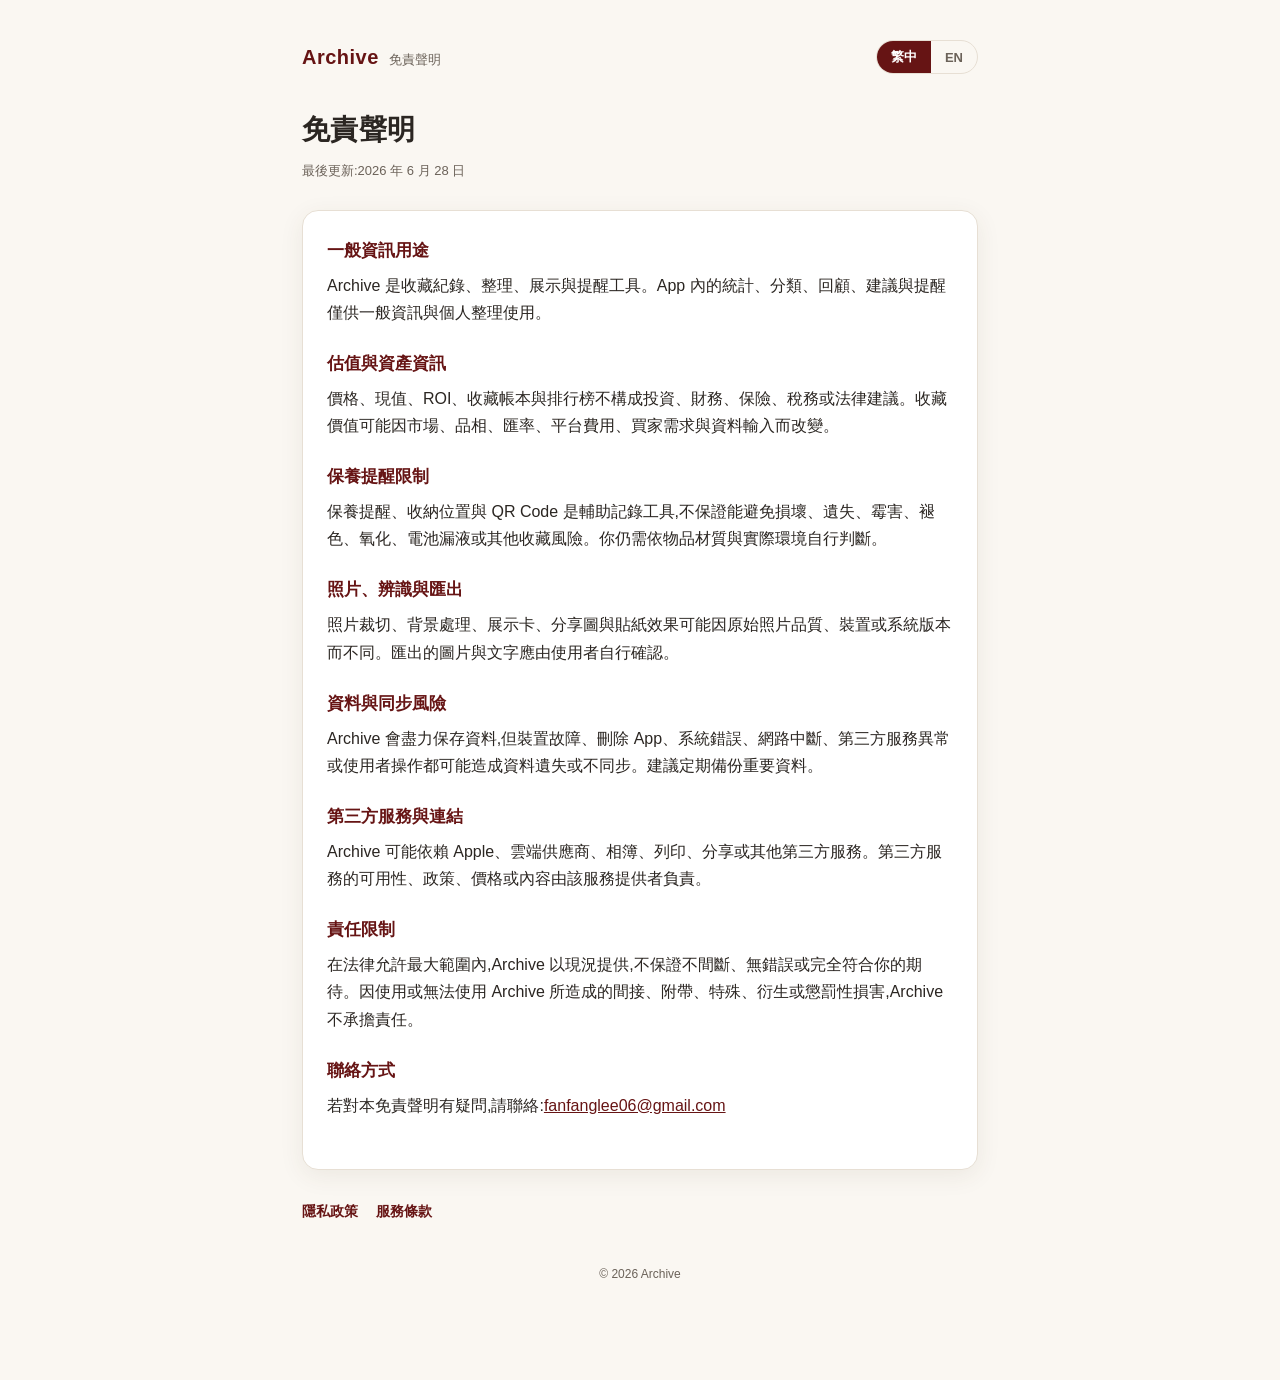
==== disclaimer.html @ 0e64f041 "Add files via upload" ====
<!DOCTYPE html>
<html lang="zh-Hant" data-lang="zh">
<head>
<meta charset="utf-8">
<meta name="viewport" content="width=device-width, initial-scale=1">
<title>Archive — 免責聲明 Disclaimer</title>
<link rel="stylesheet" href="assets/legal.css">
</head>
<body>
<div class="wrap">
  <div class="topbar">
    <div class="brand"><a href="index.html">Archive</a><span class="zh">免責聲明</span><span class="en">Disclaimer</span></div>
    <div class="lang">
      <button data-lang="zh">繁中</button>
      <button data-lang="en">EN</button>
    </div>
  </div>

  <h1><span class="zh">免責聲明</span><span class="en">Disclaimer</span></h1>
  <p class="updated"><span class="zh">最後更新:2026 年 6 月 28 日</span><span class="en">Last updated: June 28, 2026</span></p>

  <div class="card">
    <section>
      <h2><span class="zh">一般資訊用途</span><span class="en">General Information Only</span></h2>
      <p><span class="zh">Archive 是收藏紀錄、整理、展示與提醒工具。App 內的統計、分類、回顧、建議與提醒僅供一般資訊與個人整理使用。</span><span class="en">Archive is a tool for collection records, organization, display, and reminders. Statistics, categories, recaps, suggestions, and reminders are for general information and personal organization only.</span></p>
    </section>
    <section>
      <h2><span class="zh">估值與資產資訊</span><span class="en">Valuation and Asset Information</span></h2>
      <p><span class="zh">價格、現值、ROI、收藏帳本與排行榜不構成投資、財務、保險、稅務或法律建議。收藏價值可能因市場、品相、匯率、平台費用、買家需求與資料輸入而改變。</span><span class="en">Prices, current values, ROI, asset dashboards, and rankings are not investment, financial, insurance, tax, or legal advice. Collection values may change based on market conditions, condition, exchange rates, platform fees, buyer demand, and user-entered data.</span></p>
    </section>
    <section>
      <h2><span class="zh">保養提醒限制</span><span class="en">Maintenance Reminder Limits</span></h2>
      <p><span class="zh">保養提醒、收納位置與 QR Code 是輔助記錄工具,不保證能避免損壞、遺失、霉害、褪色、氧化、電池漏液或其他收藏風險。你仍需依物品材質與實際環境自行判斷。</span><span class="en">Maintenance reminders, storage locations, and QR codes are record-keeping aids. They do not guarantee prevention of damage, loss, mold, fading, oxidation, battery leakage, or other collection risks. You remain responsible for decisions based on each item's material and environment.</span></p>
    </section>
    <section>
      <h2><span class="zh">照片、辨識與匯出</span><span class="en">Photos, Processing, and Exports</span></h2>
      <p><span class="zh">照片裁切、背景處理、展示卡、分享圖與貼紙效果可能因原始照片品質、裝置或系統版本而不同。匯出的圖片與文字應由使用者自行確認。</span><span class="en">Photo cropping, background processing, display cards, share images, and sticker effects may vary based on original photo quality, device, or system version. Users should review exported images and text before sharing.</span></p>
    </section>
    <section>
      <h2><span class="zh">資料與同步風險</span><span class="en">Data and Sync Risks</span></h2>
      <p><span class="zh">Archive 會盡力保存資料,但裝置故障、刪除 App、系統錯誤、網路中斷、第三方服務異常或使用者操作都可能造成資料遺失或不同步。建議定期備份重要資料。</span><span class="en">Archive works to preserve data, but device failure, app deletion, system errors, network interruption, third-party service issues, or user actions may cause data loss or sync differences. Regular backups are recommended for important records.</span></p>
    </section>
    <section>
      <h2><span class="zh">第三方服務與連結</span><span class="en">Third-Party Services and Links</span></h2>
      <p><span class="zh">Archive 可能依賴 Apple、雲端供應商、相簿、列印、分享或其他第三方服務。第三方服務的可用性、政策、價格或內容由該服務提供者負責。</span><span class="en">Archive may depend on Apple, cloud providers, photo library, printing, sharing, or other third-party services. Availability, policies, pricing, and content of third-party services are controlled by those providers.</span></p>
    </section>
    <section>
      <h2><span class="zh">責任限制</span><span class="en">Limitation of Liability</span></h2>
      <p><span class="zh">在法律允許最大範圍內,Archive 以現況提供,不保證不間斷、無錯誤或完全符合你的期待。因使用或無法使用 Archive 所造成的間接、附帶、特殊、衍生或懲罰性損害,Archive 不承擔責任。</span><span class="en">To the maximum extent permitted by law, Archive is provided as is and as available. Archive does not guarantee uninterrupted, error-free, or expectation-matching operation. Archive is not liable for indirect, incidental, special, consequential, or punitive damages arising from use or inability to use Archive.</span></p>
    </section>
    <section>
      <h2><span class="zh">聯絡方式</span><span class="en">Contact</span></h2>
      <p><span class="zh">若對本免責聲明有疑問,請聯絡:<a href="mailto:fanfanglee06@gmail.com">fanfanglee06@gmail.com</a></span><span class="en">For questions about this Disclaimer, contact: <a href="mailto:fanfanglee06@gmail.com">fanfanglee06@gmail.com</a></span></p>
    </section>
  </div>

  <div class="nav">
    <a href="privacy.html"><span class="zh">隱私政策</span><span class="en">Privacy Policy</span></a>
    <a href="terms.html"><span class="zh">服務條款</span><span class="en">Terms of Service</span></a>
  </div>
  <footer>© 2026 Archive</footer>
</div>
<script src="assets/legal.js"></script>
</body>
</html>
---- assets/legal.css ----
:root {
  --bg: #faf7f2;
  --surface: #ffffff;
  --text: #2b2622;
  --text-secondary: #6b6259;
  --accent: #661414;
  --border: #e7dfd4;
  --shadow: rgba(80, 60, 40, 0.08);
}
@media (prefers-color-scheme: dark) {
  :root {
    --bg: #17140f;
    --surface: #211d17;
    --text: #ece5da;
    --text-secondary: #a89f92;
    --accent: #e8a0a0;
    --border: #332d24;
    --shadow: rgba(0, 0, 0, 0.4);
  }
}
* { box-sizing: border-box; }
html { -webkit-text-size-adjust: 100%; }
body {
  margin: 0;
  font-family: -apple-system, BlinkMacSystemFont, "Segoe UI", "PingFang TC",
    "Hiragino Sans", "Microsoft JhengHei", Roboto, Helvetica, Arial, sans-serif;
  background: var(--bg);
  color: var(--text);
  line-height: 1.7;
  -webkit-font-smoothing: antialiased;
}
.wrap { max-width: 720px; margin: 0 auto; padding: 40px 22px 96px; }
.topbar {
  display: flex; align-items: center; justify-content: space-between;
  gap: 12px; margin-bottom: 32px; flex-wrap: wrap;
}
.brand { display: flex; align-items: baseline; gap: 10px; }
.brand a { text-decoration: none; color: var(--accent); font-weight: 700; font-size: 20px; letter-spacing: 0.5px; }
.brand span { color: var(--text-secondary); font-size: 13px; }
.lang { display: inline-flex; border: 1px solid var(--border); border-radius: 999px; overflow: hidden; }
.lang button {
  border: 0; background: transparent; color: var(--text-secondary);
  padding: 7px 14px; font-size: 13px; cursor: pointer; font-weight: 600;
}
.lang button[aria-pressed="true"] { background: var(--accent); color: #fff; }
h1 { font-size: 28px; margin: 0 0 6px; letter-spacing: 0.3px; }
.updated { color: var(--text-secondary); font-size: 13px; margin: 0 0 28px; }
section { margin-bottom: 24px; }
h2 { font-size: 17px; margin: 0 0 6px; color: var(--accent); }
h2 a { color: var(--accent); text-decoration: none; }
h2 a:hover { text-decoration: underline; }
p { margin: 0; color: var(--text); }
.card a { color: var(--accent); }
.card {
  background: var(--surface); border: 1px solid var(--border);
  border-radius: 16px; padding: 26px 24px; box-shadow: 0 6px 24px var(--shadow);
}
footer { margin-top: 40px; color: var(--text-secondary); font-size: 12px; text-align: center; }
footer a { color: var(--accent); }
.nav { margin-top: 30px; display: flex; gap: 18px; flex-wrap: wrap; }
.nav a { color: var(--accent); text-decoration: none; font-size: 14px; font-weight: 600; }
[data-lang="en"] .zh, [data-lang="zh"] .en { display: none; }
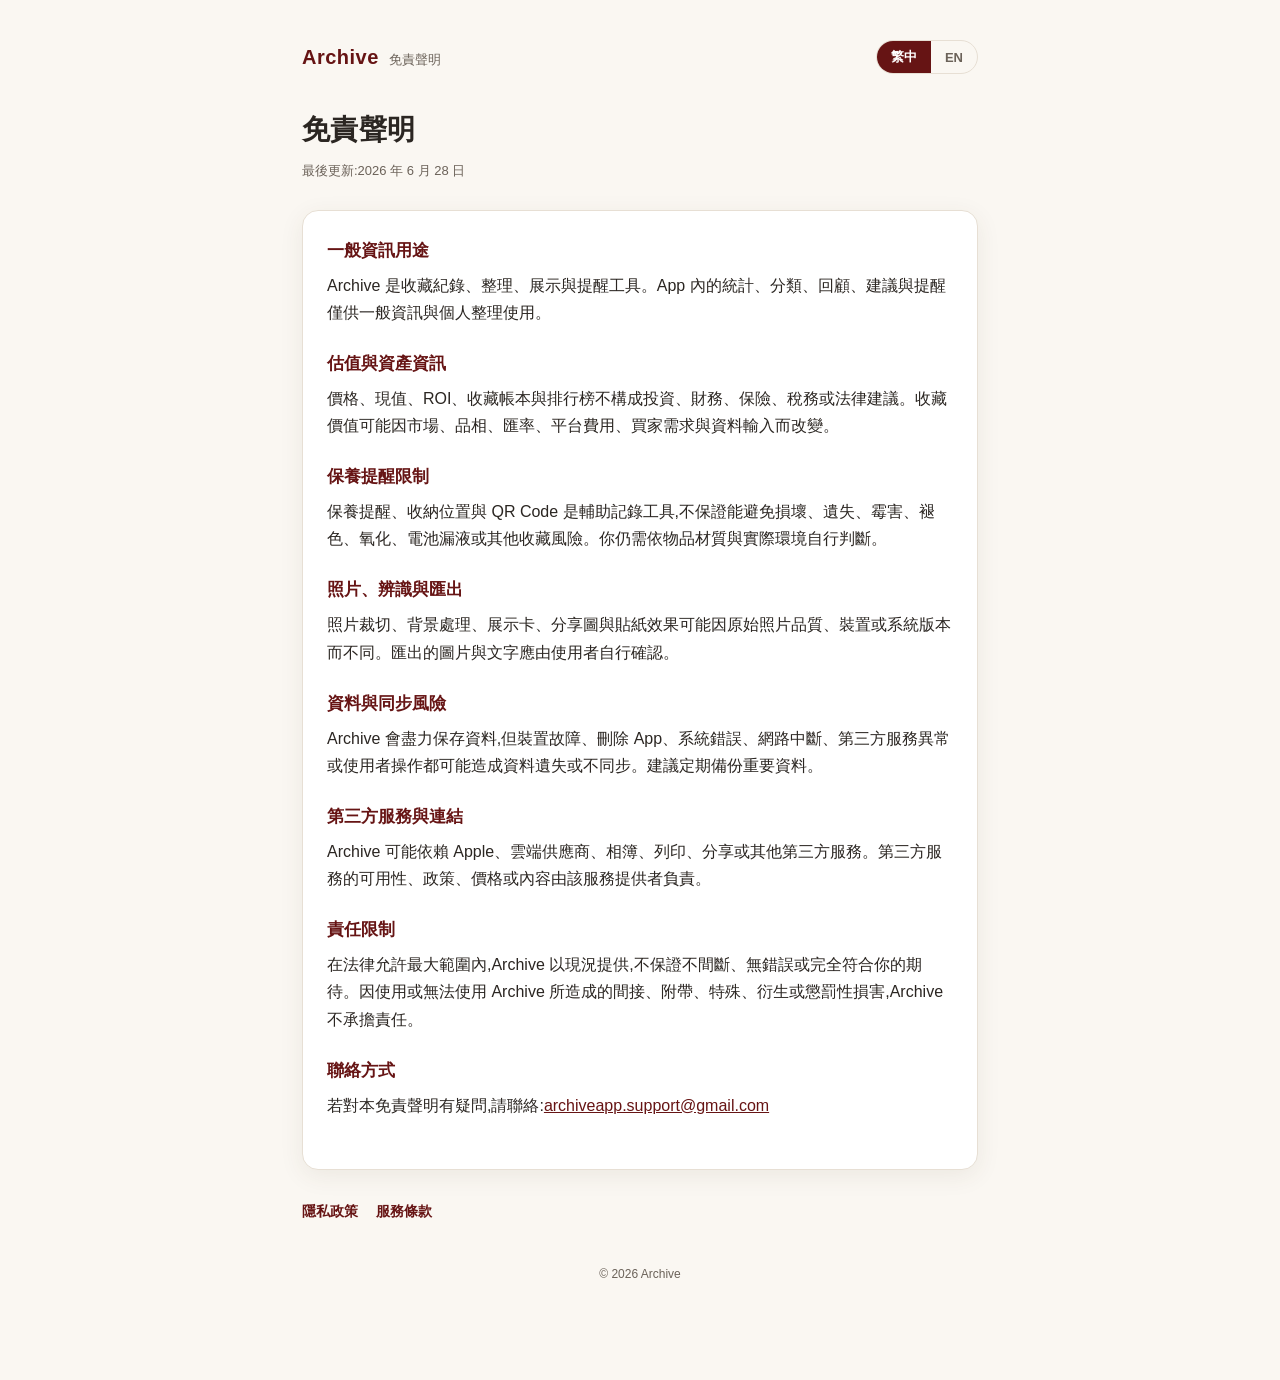
==== commit 7981f88e: "Add files via upload" ====
--- a/disclaimer.html
+++ b/disclaimer.html
@@ -50,7 +50,7 @@
     </section>
     <section>
       <h2><span class="zh">聯絡方式</span><span class="en">Contact</span></h2>
-      <p><span class="zh">若對本免責聲明有疑問,請聯絡:<a href="mailto:fanfanglee06@gmail.com">fanfanglee06@gmail.com</a></span><span class="en">For questions about this Disclaimer, contact: <a href="mailto:fanfanglee06@gmail.com">fanfanglee06@gmail.com</a></span></p>
+      <p><span class="zh">若對本免責聲明有疑問,請聯絡:<a href="mailto:archiveapp.support@gmail.com">archiveapp.support@gmail.com</a></span><span class="en">For questions about this Disclaimer, contact: <a href="mailto:archiveapp.support@gmail.com">archiveapp.support@gmail.com</a></span></p>
     </section>
   </div>
 
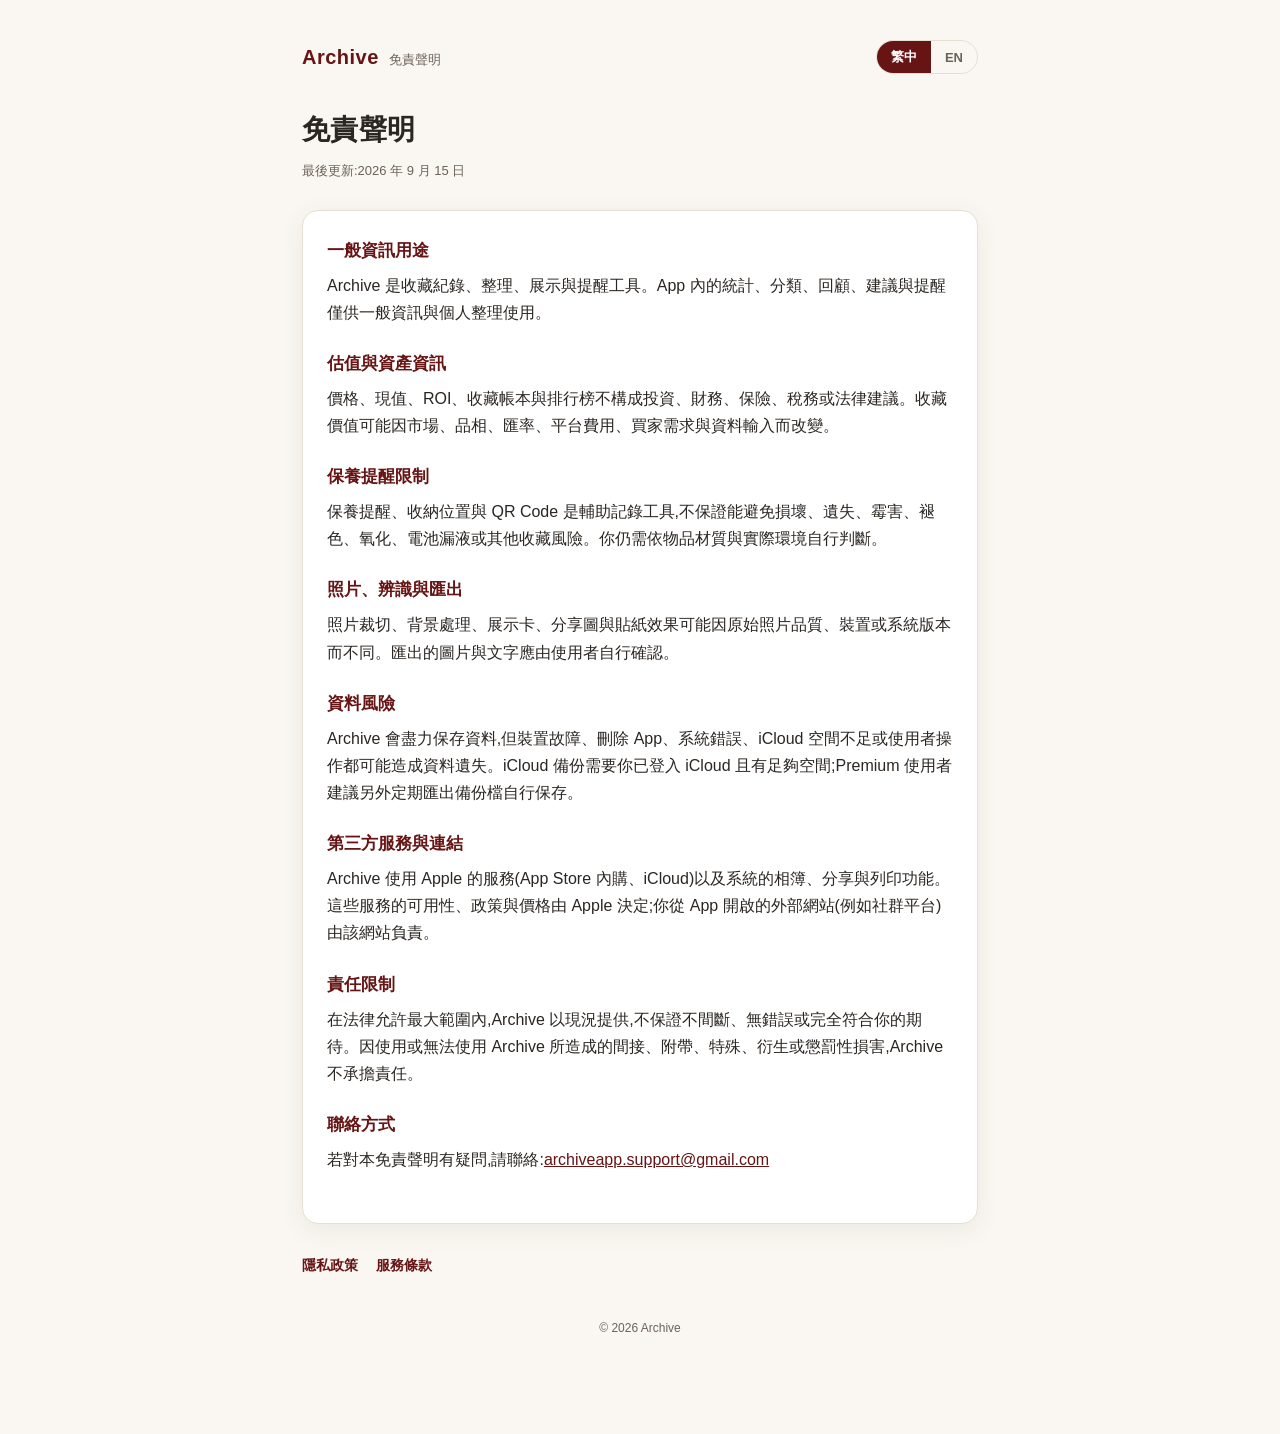
==== commit 93eb11c0: "Add files via upload" ====
--- a/disclaimer.html
+++ b/disclaimer.html
@@ -17,7 +17,7 @@
   </div>
 
   <h1><span class="zh">免責聲明</span><span class="en">Disclaimer</span></h1>
-  <p class="updated"><span class="zh">最後更新:2026 年 6 月 28 日</span><span class="en">Last updated: June 28, 2026</span></p>
+  <p class="updated"><span class="zh">最後更新:2026 年 9 月 15 日</span><span class="en">Last updated: September 15, 2026</span></p>
 
   <div class="card">
     <section>
@@ -37,12 +37,12 @@
       <p><span class="zh">照片裁切、背景處理、展示卡、分享圖與貼紙效果可能因原始照片品質、裝置或系統版本而不同。匯出的圖片與文字應由使用者自行確認。</span><span class="en">Photo cropping, background processing, display cards, share images, and sticker effects may vary based on original photo quality, device, or system version. Users should review exported images and text before sharing.</span></p>
     </section>
     <section>
-      <h2><span class="zh">資料與同步風險</span><span class="en">Data and Sync Risks</span></h2>
-      <p><span class="zh">Archive 會盡力保存資料,但裝置故障、刪除 App、系統錯誤、網路中斷、第三方服務異常或使用者操作都可能造成資料遺失或不同步。建議定期備份重要資料。</span><span class="en">Archive works to preserve data, but device failure, app deletion, system errors, network interruption, third-party service issues, or user actions may cause data loss or sync differences. Regular backups are recommended for important records.</span></p>
+      <h2><span class="zh">資料風險</span><span class="en">Data Risks</span></h2>
+      <p><span class="zh">Archive 會盡力保存資料,但裝置故障、刪除 App、系統錯誤、iCloud 空間不足或使用者操作都可能造成資料遺失。iCloud 備份需要你已登入 iCloud 且有足夠空間;Premium 使用者建議另外定期匯出備份檔自行保存。</span><span class="en">Archive works to preserve data, but device failure, app deletion, system errors, insufficient iCloud storage, or user actions may cause data loss. iCloud backup requires being signed in to iCloud with enough space; Premium users are encouraged to also export a backup file regularly.</span></p>
     </section>
     <section>
       <h2><span class="zh">第三方服務與連結</span><span class="en">Third-Party Services and Links</span></h2>
-      <p><span class="zh">Archive 可能依賴 Apple、雲端供應商、相簿、列印、分享或其他第三方服務。第三方服務的可用性、政策、價格或內容由該服務提供者負責。</span><span class="en">Archive may depend on Apple, cloud providers, photo library, printing, sharing, or other third-party services. Availability, policies, pricing, and content of third-party services are controlled by those providers.</span></p>
+      <p><span class="zh">Archive 使用 Apple 的服務(App Store 內購、iCloud)以及系統的相簿、分享與列印功能。這些服務的可用性、政策與價格由 Apple 決定;你從 App 開啟的外部網站(例如社群平台)由該網站負責。</span><span class="en">Archive relies on Apple services (App Store in-app purchases and iCloud) and system features such as the photo library, sharing, and printing. Availability, policies, and pricing of these services are controlled by Apple; external websites you open from the app, such as social platforms, are the responsibility of those sites.</span></p>
     </section>
     <section>
       <h2><span class="zh">責任限制</span><span class="en">Limitation of Liability</span></h2>
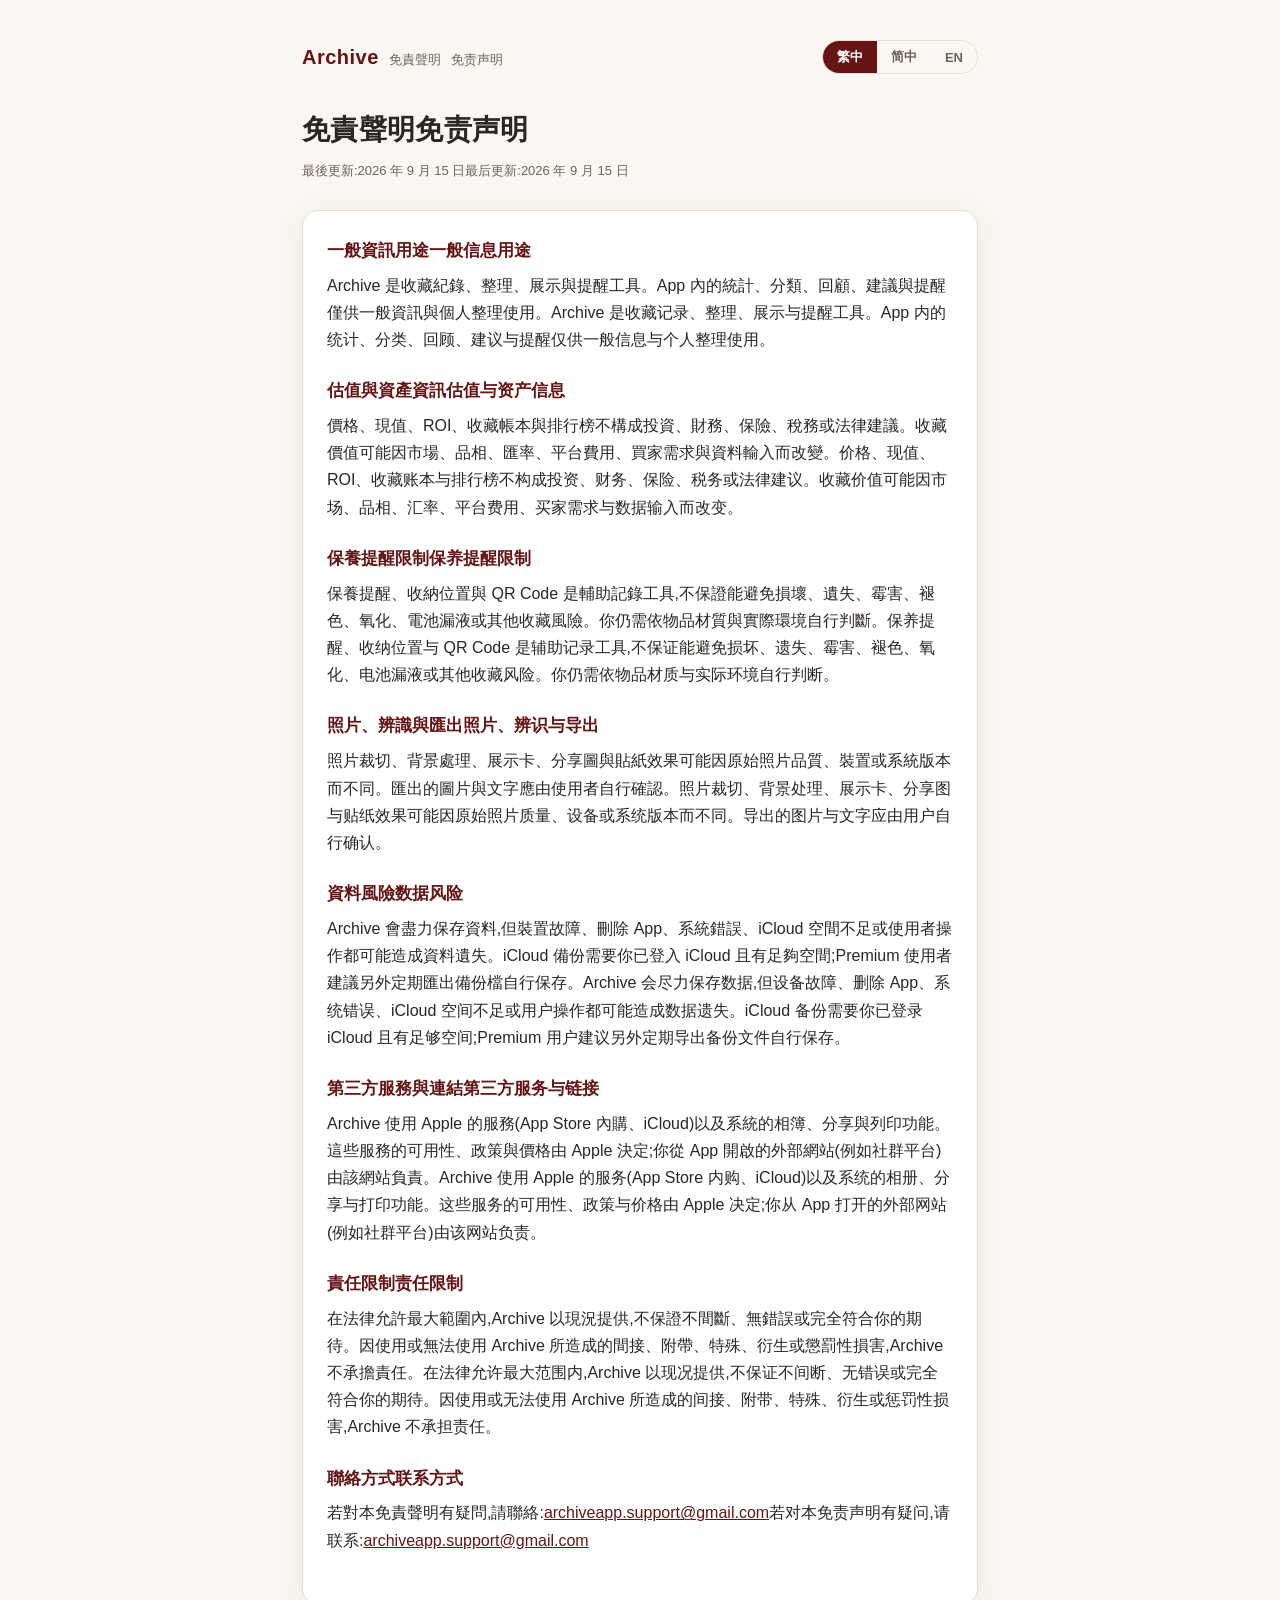
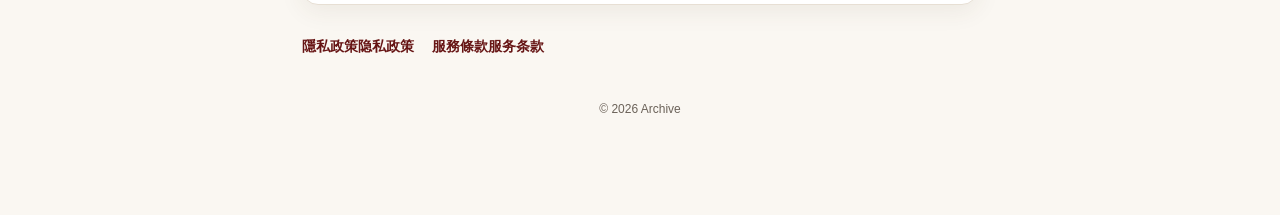
==== commit 5027c6d9: "1.2 上線要修改的文件" ====
--- a/disclaimer.html
+++ b/disclaimer.html
@@ -9,54 +9,55 @@
 <body>
 <div class="wrap">
   <div class="topbar">
-    <div class="brand"><a href="index.html">Archive</a><span class="zh">免責聲明</span><span class="en">Disclaimer</span></div>
+    <div class="brand"><a href="index.html">Archive</a><span class="zh">免責聲明</span><span class="zhHans">免责声明</span><span class="en">Disclaimer</span></div>
     <div class="lang">
       <button data-lang="zh">繁中</button>
+      <button data-lang="zhHans">简中</button>
       <button data-lang="en">EN</button>
     </div>
   </div>
 
-  <h1><span class="zh">免責聲明</span><span class="en">Disclaimer</span></h1>
-  <p class="updated"><span class="zh">最後更新:2026 年 9 月 15 日</span><span class="en">Last updated: September 15, 2026</span></p>
+  <h1><span class="zh">免責聲明</span><span class="zhHans">免责声明</span><span class="en">Disclaimer</span></h1>
+  <p class="updated"><span class="zh">最後更新:2026 年 9 月 15 日</span><span class="zhHans">最后更新:2026 年 9 月 15 日</span><span class="en">Last updated: September 15, 2026</span></p>
 
   <div class="card">
     <section>
-      <h2><span class="zh">一般資訊用途</span><span class="en">General Information Only</span></h2>
-      <p><span class="zh">Archive 是收藏紀錄、整理、展示與提醒工具。App 內的統計、分類、回顧、建議與提醒僅供一般資訊與個人整理使用。</span><span class="en">Archive is a tool for collection records, organization, display, and reminders. Statistics, categories, recaps, suggestions, and reminders are for general information and personal organization only.</span></p>
+      <h2><span class="zh">一般資訊用途</span><span class="zhHans">一般信息用途</span><span class="en">General Information Only</span></h2>
+      <p><span class="zh">Archive 是收藏紀錄、整理、展示與提醒工具。App 內的統計、分類、回顧、建議與提醒僅供一般資訊與個人整理使用。</span><span class="zhHans">Archive 是收藏记录、整理、展示与提醒工具。App 内的统计、分类、回顾、建议与提醒仅供一般信息与个人整理使用。</span><span class="en">Archive is a tool for collection records, organization, display, and reminders. Statistics, categories, recaps, suggestions, and reminders are for general information and personal organization only.</span></p>
     </section>
     <section>
-      <h2><span class="zh">估值與資產資訊</span><span class="en">Valuation and Asset Information</span></h2>
-      <p><span class="zh">價格、現值、ROI、收藏帳本與排行榜不構成投資、財務、保險、稅務或法律建議。收藏價值可能因市場、品相、匯率、平台費用、買家需求與資料輸入而改變。</span><span class="en">Prices, current values, ROI, asset dashboards, and rankings are not investment, financial, insurance, tax, or legal advice. Collection values may change based on market conditions, condition, exchange rates, platform fees, buyer demand, and user-entered data.</span></p>
+      <h2><span class="zh">估值與資產資訊</span><span class="zhHans">估值与资产信息</span><span class="en">Valuation and Asset Information</span></h2>
+      <p><span class="zh">價格、現值、ROI、收藏帳本與排行榜不構成投資、財務、保險、稅務或法律建議。收藏價值可能因市場、品相、匯率、平台費用、買家需求與資料輸入而改變。</span><span class="zhHans">价格、现值、ROI、收藏账本与排行榜不构成投资、财务、保险、税务或法律建议。收藏价值可能因市场、品相、汇率、平台费用、买家需求与数据输入而改变。</span><span class="en">Prices, current values, ROI, asset dashboards, and rankings are not investment, financial, insurance, tax, or legal advice. Collection values may change based on market conditions, condition, exchange rates, platform fees, buyer demand, and user-entered data.</span></p>
     </section>
     <section>
-      <h2><span class="zh">保養提醒限制</span><span class="en">Maintenance Reminder Limits</span></h2>
-      <p><span class="zh">保養提醒、收納位置與 QR Code 是輔助記錄工具,不保證能避免損壞、遺失、霉害、褪色、氧化、電池漏液或其他收藏風險。你仍需依物品材質與實際環境自行判斷。</span><span class="en">Maintenance reminders, storage locations, and QR codes are record-keeping aids. They do not guarantee prevention of damage, loss, mold, fading, oxidation, battery leakage, or other collection risks. You remain responsible for decisions based on each item's material and environment.</span></p>
+      <h2><span class="zh">保養提醒限制</span><span class="zhHans">保养提醒限制</span><span class="en">Maintenance Reminder Limits</span></h2>
+      <p><span class="zh">保養提醒、收納位置與 QR Code 是輔助記錄工具,不保證能避免損壞、遺失、霉害、褪色、氧化、電池漏液或其他收藏風險。你仍需依物品材質與實際環境自行判斷。</span><span class="zhHans">保养提醒、收纳位置与 QR Code 是辅助记录工具,不保证能避免损坏、遗失、霉害、褪色、氧化、电池漏液或其他收藏风险。你仍需依物品材质与实际环境自行判断。</span><span class="en">Maintenance reminders, storage locations, and QR codes are record-keeping aids. They do not guarantee prevention of damage, loss, mold, fading, oxidation, battery leakage, or other collection risks. You remain responsible for decisions based on each item's material and environment.</span></p>
     </section>
     <section>
-      <h2><span class="zh">照片、辨識與匯出</span><span class="en">Photos, Processing, and Exports</span></h2>
-      <p><span class="zh">照片裁切、背景處理、展示卡、分享圖與貼紙效果可能因原始照片品質、裝置或系統版本而不同。匯出的圖片與文字應由使用者自行確認。</span><span class="en">Photo cropping, background processing, display cards, share images, and sticker effects may vary based on original photo quality, device, or system version. Users should review exported images and text before sharing.</span></p>
+      <h2><span class="zh">照片、辨識與匯出</span><span class="zhHans">照片、辨识与导出</span><span class="en">Photos, Processing, and Exports</span></h2>
+      <p><span class="zh">照片裁切、背景處理、展示卡、分享圖與貼紙效果可能因原始照片品質、裝置或系統版本而不同。匯出的圖片與文字應由使用者自行確認。</span><span class="zhHans">照片裁切、背景处理、展示卡、分享图与贴纸效果可能因原始照片质量、设备或系统版本而不同。导出的图片与文字应由用户自行确认。</span><span class="en">Photo cropping, background processing, display cards, share images, and sticker effects may vary based on original photo quality, device, or system version. Users should review exported images and text before sharing.</span></p>
     </section>
     <section>
-      <h2><span class="zh">資料風險</span><span class="en">Data Risks</span></h2>
-      <p><span class="zh">Archive 會盡力保存資料,但裝置故障、刪除 App、系統錯誤、iCloud 空間不足或使用者操作都可能造成資料遺失。iCloud 備份需要你已登入 iCloud 且有足夠空間;Premium 使用者建議另外定期匯出備份檔自行保存。</span><span class="en">Archive works to preserve data, but device failure, app deletion, system errors, insufficient iCloud storage, or user actions may cause data loss. iCloud backup requires being signed in to iCloud with enough space; Premium users are encouraged to also export a backup file regularly.</span></p>
+      <h2><span class="zh">資料風險</span><span class="zhHans">数据风险</span><span class="en">Data Risks</span></h2>
+      <p><span class="zh">Archive 會盡力保存資料,但裝置故障、刪除 App、系統錯誤、iCloud 空間不足或使用者操作都可能造成資料遺失。iCloud 備份需要你已登入 iCloud 且有足夠空間;Premium 使用者建議另外定期匯出備份檔自行保存。</span><span class="zhHans">Archive 会尽力保存数据,但设备故障、删除 App、系统错误、iCloud 空间不足或用户操作都可能造成数据遗失。iCloud 备份需要你已登录 iCloud 且有足够空间;Premium 用户建议另外定期导出备份文件自行保存。</span><span class="en">Archive works to preserve data, but device failure, app deletion, system errors, insufficient iCloud storage, or user actions may cause data loss. iCloud backup requires being signed in to iCloud with enough space; Premium users are encouraged to also export a backup file regularly.</span></p>
     </section>
     <section>
-      <h2><span class="zh">第三方服務與連結</span><span class="en">Third-Party Services and Links</span></h2>
-      <p><span class="zh">Archive 使用 Apple 的服務(App Store 內購、iCloud)以及系統的相簿、分享與列印功能。這些服務的可用性、政策與價格由 Apple 決定;你從 App 開啟的外部網站(例如社群平台)由該網站負責。</span><span class="en">Archive relies on Apple services (App Store in-app purchases and iCloud) and system features such as the photo library, sharing, and printing. Availability, policies, and pricing of these services are controlled by Apple; external websites you open from the app, such as social platforms, are the responsibility of those sites.</span></p>
+      <h2><span class="zh">第三方服務與連結</span><span class="zhHans">第三方服务与链接</span><span class="en">Third-Party Services and Links</span></h2>
+      <p><span class="zh">Archive 使用 Apple 的服務(App Store 內購、iCloud)以及系統的相簿、分享與列印功能。這些服務的可用性、政策與價格由 Apple 決定;你從 App 開啟的外部網站(例如社群平台)由該網站負責。</span><span class="zhHans">Archive 使用 Apple 的服务(App Store 内购、iCloud)以及系统的相册、分享与打印功能。这些服务的可用性、政策与价格由 Apple 决定;你从 App 打开的外部网站(例如社群平台)由该网站负责。</span><span class="en">Archive relies on Apple services (App Store in-app purchases and iCloud) and system features such as the photo library, sharing, and printing. Availability, policies, and pricing of these services are controlled by Apple; external websites you open from the app, such as social platforms, are the responsibility of those sites.</span></p>
     </section>
     <section>
-      <h2><span class="zh">責任限制</span><span class="en">Limitation of Liability</span></h2>
-      <p><span class="zh">在法律允許最大範圍內,Archive 以現況提供,不保證不間斷、無錯誤或完全符合你的期待。因使用或無法使用 Archive 所造成的間接、附帶、特殊、衍生或懲罰性損害,Archive 不承擔責任。</span><span class="en">To the maximum extent permitted by law, Archive is provided as is and as available. Archive does not guarantee uninterrupted, error-free, or expectation-matching operation. Archive is not liable for indirect, incidental, special, consequential, or punitive damages arising from use or inability to use Archive.</span></p>
+      <h2><span class="zh">責任限制</span><span class="zhHans">责任限制</span><span class="en">Limitation of Liability</span></h2>
+      <p><span class="zh">在法律允許最大範圍內,Archive 以現況提供,不保證不間斷、無錯誤或完全符合你的期待。因使用或無法使用 Archive 所造成的間接、附帶、特殊、衍生或懲罰性損害,Archive 不承擔責任。</span><span class="zhHans">在法律允许最大范围内,Archive 以现况提供,不保证不间断、无错误或完全符合你的期待。因使用或无法使用 Archive 所造成的间接、附带、特殊、衍生或惩罚性损害,Archive 不承担责任。</span><span class="en">To the maximum extent permitted by law, Archive is provided as is and as available. Archive does not guarantee uninterrupted, error-free, or expectation-matching operation. Archive is not liable for indirect, incidental, special, consequential, or punitive damages arising from use or inability to use Archive.</span></p>
     </section>
     <section>
-      <h2><span class="zh">聯絡方式</span><span class="en">Contact</span></h2>
-      <p><span class="zh">若對本免責聲明有疑問,請聯絡:<a href="mailto:archiveapp.support@gmail.com">archiveapp.support@gmail.com</a></span><span class="en">For questions about this Disclaimer, contact: <a href="mailto:archiveapp.support@gmail.com">archiveapp.support@gmail.com</a></span></p>
+      <h2><span class="zh">聯絡方式</span><span class="zhHans">联系方式</span><span class="en">Contact</span></h2>
+      <p><span class="zh">若對本免責聲明有疑問,請聯絡:<a href="mailto:archiveapp.support@gmail.com">archiveapp.support@gmail.com</a></span><span class="zhHans">若对本免责声明有疑问,请联系:<a href="mailto:archiveapp.support@gmail.com">archiveapp.support@gmail.com</a></span><span class="en">For questions about this Disclaimer, contact: <a href="mailto:archiveapp.support@gmail.com">archiveapp.support@gmail.com</a></span></p>
     </section>
   </div>
 
   <div class="nav">
-    <a href="privacy.html"><span class="zh">隱私政策</span><span class="en">Privacy Policy</span></a>
-    <a href="terms.html"><span class="zh">服務條款</span><span class="en">Terms of Service</span></a>
+    <a href="privacy.html"><span class="zh">隱私政策</span><span class="zhHans">隐私政策</span><span class="en">Privacy Policy</span></a>
+    <a href="terms.html"><span class="zh">服務條款</span><span class="zhHans">服务条款</span><span class="en">Terms of Service</span></a>
   </div>
   <footer>© 2026 Archive</footer>
 </div>
